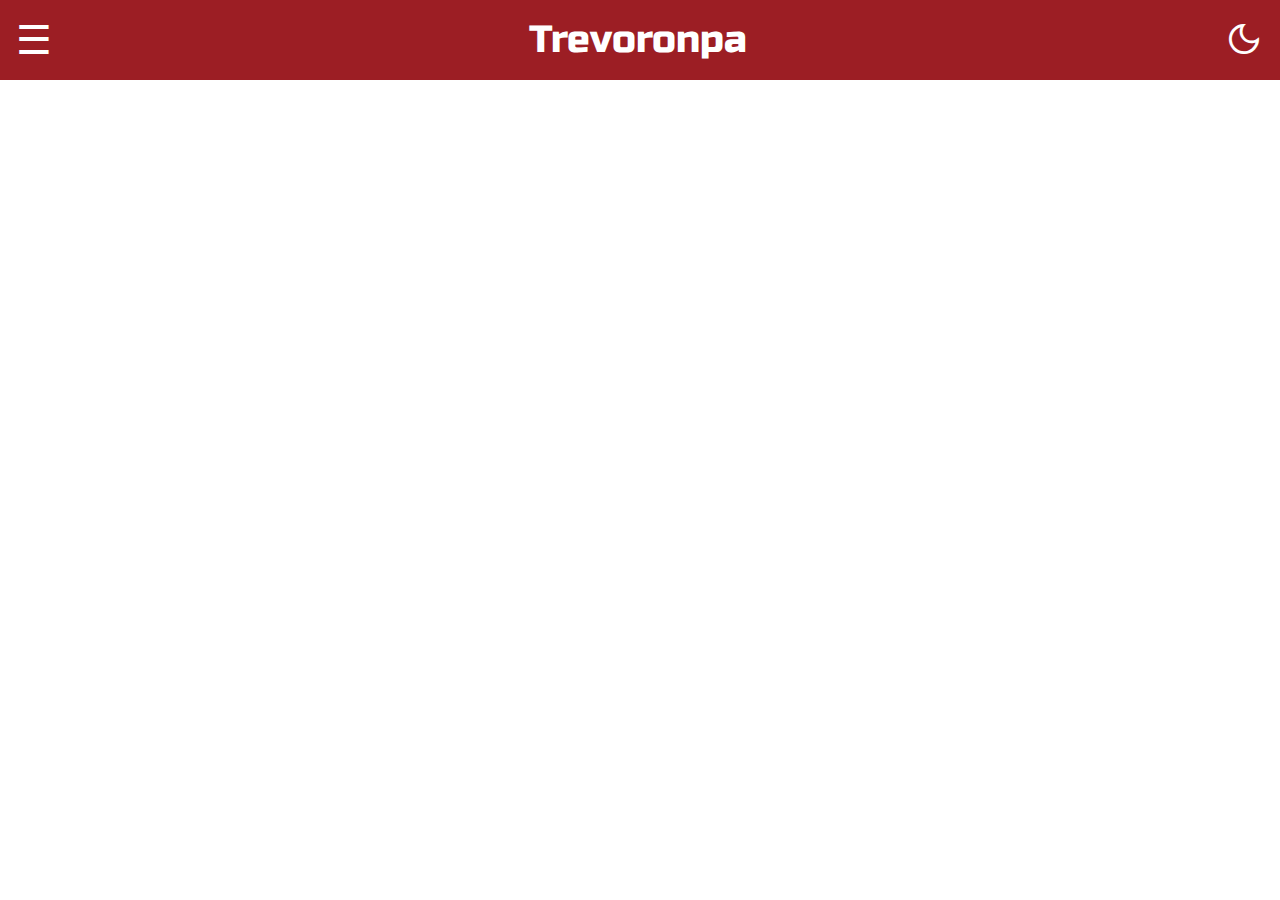
==== pages/Characters/index.html @ 2a86ff9e "commit inicial" ====
<!DOCTYPE html>
<html lang="en">
<head>
    <meta charset="UTF-8">
    <meta name="viewport" content="width=device-width, initial-scale=1.0">

    <link rel="preconnect" href="https://fonts.googleapis.com">
    <link rel="preconnect" href="https://fonts.gstatic.com" crossorigin>
    <link href="https://fonts.googleapis.com/css2?family=Poppins:wght@300&family=Russo+One&display=swap" rel="stylesheet">

    <link rel="stylesheet" href="https://fonts.googleapis.com/css2?family=Material+Symbols+Outlined:opsz,wght,FILL,GRAD@24,400,0,0" />

    <link rel="stylesheet" href="../../css/global.css">
    <link rel="stylesheet" href="style.css">
    <script src="../../js/script.js"></script>

    <title>Trevoronpa - Personagens</title>
</head>
<body>
     <header>
        <button id="hamburguer" onclick="handleMenu()">☰</button>

        <h1>Trevoronpa</h1>
    
        <button id="buttonChange" onclick="handleChangeTheme()">
            <span class="material-symbols-outlined" id="changeTheme" style="color: white; font-size: 40px;">
                dark_mode
            </span>
        </button>
    </header>

    <section class="menu" style="display: none">
        <div class="menu__top">
            <button onclick="handleMenu()">
                <span class="material-symbols-outlined" style="color: white; font-size: 40px;">
                    close
                </span>
            </button>
            <img src="../../assets/menu.png" alt="Ícone do urso de pelucia Monokuma que representa o rosto da franquia">
        </div>

        <div class="menu__options">
           <a href="../Home/index.html">Inicial</a> 
           <a href="../Characters/index.html">Personagens</a> 
           <a href="#">Ordem cronológica</a> 
           <a href="https://store.steampowered.com/app/413410/Danganronpa_Trigger_Happy_Havoc/?l=portuguese" target="_blank">Compre Agora!</a> 
        </div>
    </section>
</body>
</html>
---- css/global.css ----
* {
    margin: 0;
    padding: 0;

    box-sizing: border-box;
}

:root {
    --header: #9C1E24;
    --text-menu: #FFF;
    --footer: #9C1E24;
}

.dark {
    --header: #81161B;
    --text-menu: #FFF;
    --footer: #81161B;
}

header {
    display: flex;
    justify-content: space-between;
    align-items: center;

    position: sticky;
    top: 0;
    z-index: 2;

    height: 80px;
    padding: 0 16px;

    background-color: var(--header);
}

#hamburguer {
    border: none;
    
    font-family: Poppins;
    font-size: 40px;
    font-weight: 500;
    cursor: pointer;
    
    color: #FFF;
    background-color: transparent;
}

h1 {
    font-family: Russo One;
    font-size: 38px;
    font-weight: 400;

    color: #FFF;
}

#buttonChange {
    cursor: pointer;
    border: none;
    background-color: transparent;
}

.menu {
    display: flex;
    flex-direction: column;

    position: fixed;
    top: 0;
    left: 0;
    z-index: 3;

    width: 314px;
    padding: 16px;
    background-color: var(--header);
}

.menu__top {
    display: flex;
    justify-content: space-between;
}

.menu__top button {
    cursor: pointer;

    border: none;
    color: var(--text-menu);
    background-color: transparent;
}

.menu__options {
    display: flex;
    flex-direction: column;
    gap: 35px;
    margin-top: 18px;
}

.menu__options a {
    font-family: Poppins;
    font-size: 24px;
    font-weight: 500;
    padding-left: 3%;
    text-decoration: none;
    color: var(--text-menu);
}

.menu__opacity {
    height: 100%;
}

footer {
    display: flex;
    justify-content: space-between;
    align-items: center;
    
    height: 80px;
    padding: 0 30px;
    z-index: 2;

    background-color: var(--footer);
}
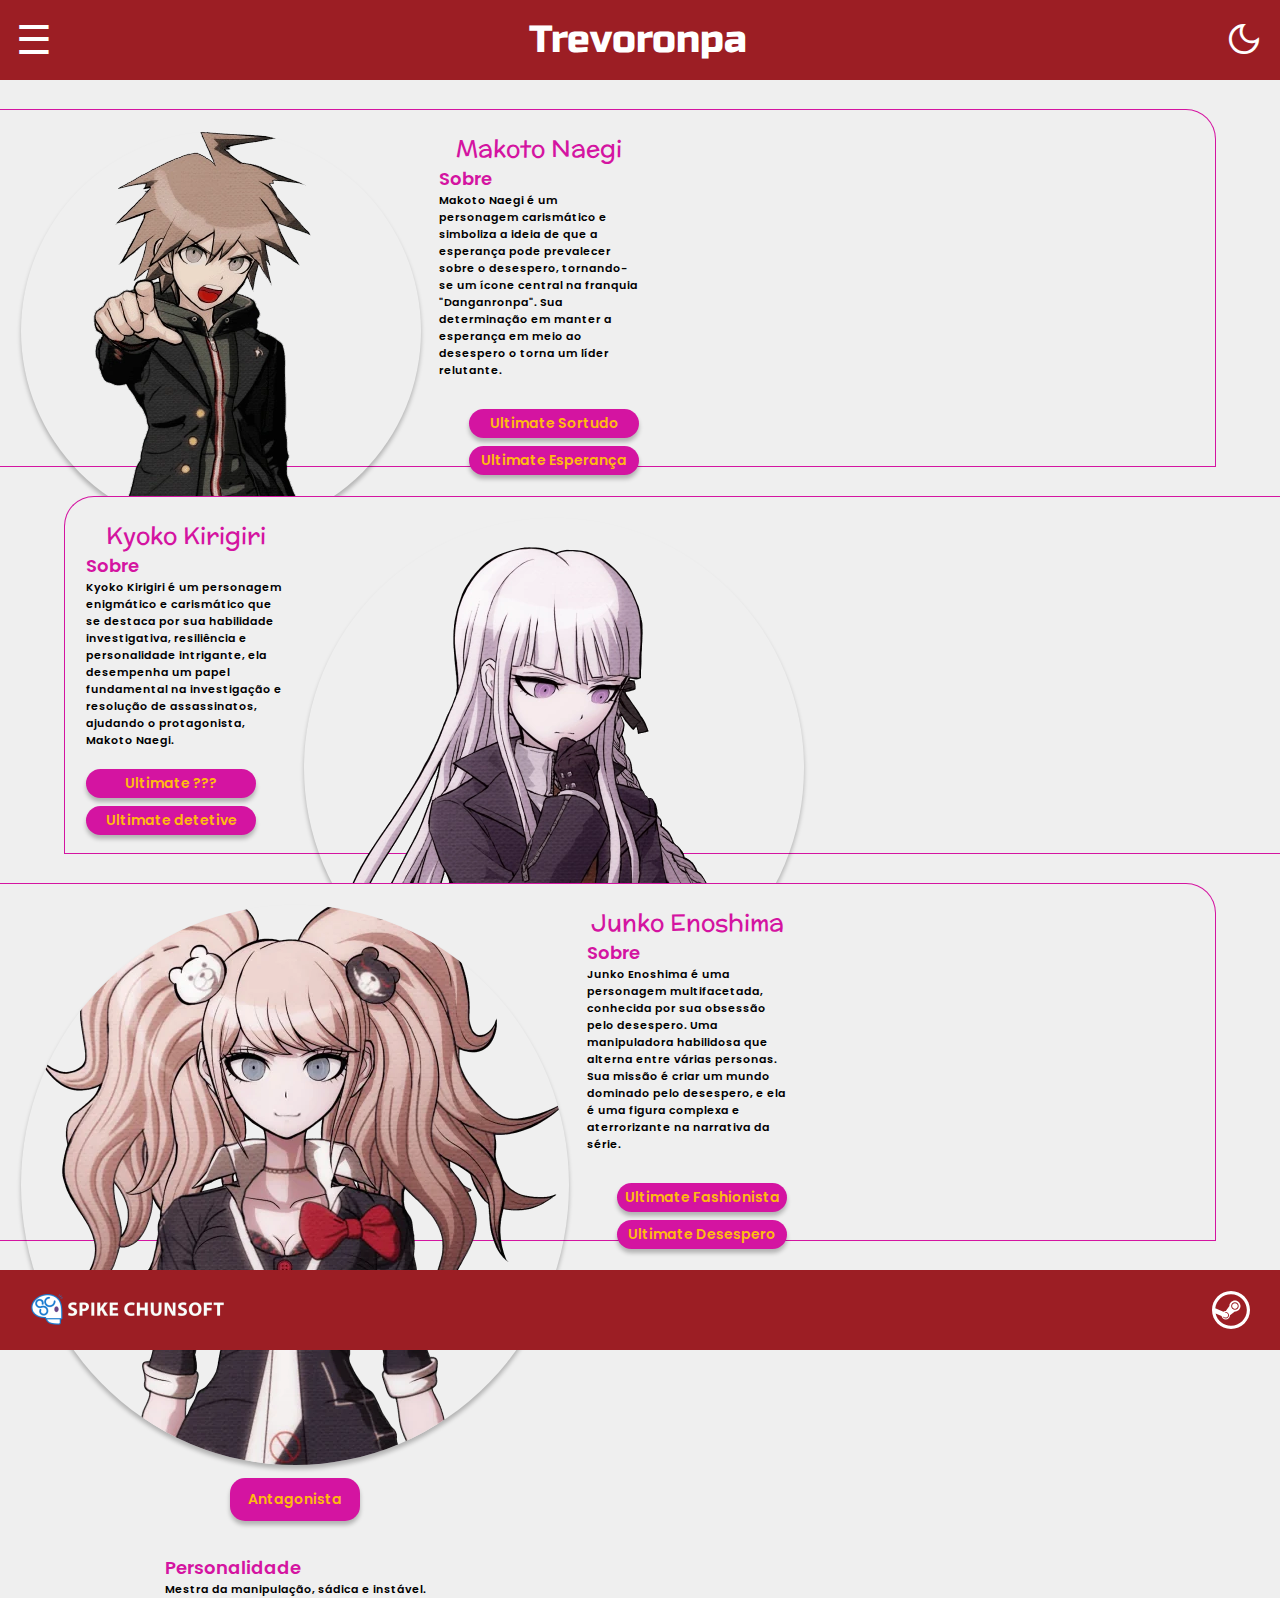
==== commit 0f2a6c9c: "mobile funcionando" ====
--- a/pages/Characters/index.html
+++ b/pages/Characters/index.html
@@ -6,7 +6,7 @@
 
     <link rel="preconnect" href="https://fonts.googleapis.com">
     <link rel="preconnect" href="https://fonts.gstatic.com" crossorigin>
-    <link href="https://fonts.googleapis.com/css2?family=Poppins:wght@300&family=Russo+One&display=swap" rel="stylesheet">
+    <link href="https://fonts.googleapis.com/css2?family=McLaren&family=Poppins:wght@300&family=Russo+One&display=swap" rel="stylesheet">
 
     <link rel="stylesheet" href="https://fonts.googleapis.com/css2?family=Material+Symbols+Outlined:opsz,wght,FILL,GRAD@24,400,0,0" />
 
@@ -17,34 +17,128 @@
     <title>Trevoronpa - Personagens</title>
 </head>
 <body>
-     <header>
-        <button id="hamburguer" onclick="handleMenu()">☰</button>
+    <div class="menu__opacity">
+        <header>
+            <button id="hamburguer" onclick="handleMenu()">☰</button>
 
-        <h1>Trevoronpa</h1>
-    
-        <button id="buttonChange" onclick="handleChangeTheme()">
-            <span class="material-symbols-outlined" id="changeTheme" style="color: white; font-size: 40px;">
-                dark_mode
-            </span>
-        </button>
-    </header>
-
-    <section class="menu" style="display: none">
-        <div class="menu__top">
-            <button onclick="handleMenu()">
-                <span class="material-symbols-outlined" style="color: white; font-size: 40px;">
-                    close
+            <h1>Trevoronpa</h1>
+        
+            <button id="buttonChange" onclick="handleChangeTheme()">
+                <span class="material-symbols-outlined" id="changeTheme" style="color: white; font-size: 40px;">
+                    dark_mode
                 </span>
             </button>
-            <img src="../../assets/menu.png" alt="Ícone do urso de pelucia Monokuma que representa o rosto da franquia">
-        </div>
+        </header>
 
-        <div class="menu__options">
-           <a href="../Home/index.html">Inicial</a> 
-           <a href="../Characters/index.html">Personagens</a> 
-           <a href="#">Ordem cronológica</a> 
-           <a href="https://store.steampowered.com/app/413410/Danganronpa_Trigger_Happy_Havoc/?l=portuguese" target="_blank">Compre Agora!</a> 
-        </div>
-    </section>
+        <section class="menu" style="display: none">
+            <div class="menu__top">
+                <button onclick="handleMenu()">
+                    <span class="material-symbols-outlined" style="color: white; font-size: 40px;">
+                        close
+                    </span>
+                </button>
+                <img src="../../assets/menu.png" alt="Ícone do urso de pelucia Monokuma que representa o rosto da franquia">
+            </div>
+
+            <div class="menu__options">
+            <a href="../Home/index.html">Inicial</a> 
+            <a href="../Characters/index.html">Personagens</a> 
+            <a href="#">Ordem cronológica</a> 
+            <a href="https://store.steampowered.com/app/413410/Danganronpa_Trigger_Happy_Havoc/?l=portuguese" target="_blank">Compre Agora!</a> 
+            </div>
+        </section>
+
+        <section class="cards">
+            <section class="card__rigth">
+                <div class="card__tags">
+                    <img src="../../assets/Makoto.png" alt="">
+                    <span class="card__type">Protagonista</span>
+
+                    <div class="card__self">
+                        <strong>Personalidade</strong>
+                        <p>Natureza gentil, otimista e determinado</p>
+                    </div>
+                </div>
+
+                <div class="card__about">
+                    <h3>Makoto Naegi</h3>
+
+                    <div class="about">
+                        <strong>Sobre</strong>
+                        <p>
+                            Makoto Naegi é um personagem carismático e simboliza a ideia de que a esperança pode prevalecer sobre o desespero, tornando-se um ícone central na franquia "Danganronpa".  Sua determinação em manter a esperança em meio ao desespero o torna um líder relutante.
+                        </p>
+                    </div>
+
+                    <div class="cards__ultimates">
+                        <span class="card__ultimate">Ultimate Sortudo</span>
+                    <span class="card__ultimate">Ultimate Esperança</span>
+                    </div>
+                </div>
+            </section>
+        
+            <section class="card__left">
+                <div class="card__about">
+                    <h3>Kyoko Kirigiri</h3>
+                    
+                    <div class="about">
+                        <strong>Sobre</strong>
+                        
+                        <p>
+                            Kyoko Kirigiri é um personagem enigmático e carismático que se destaca por sua habilidade investigativa, resiliência e personalidade intrigante, ela desempenha um papel fundamental na investigação e resolução de assassinatos, ajudando o protagonista, Makoto Naegi.
+                        </p>
+                    </div>
+                        
+                    <div class="cards__ultimates">
+                        <span class="card__ultimate">Ultimate ???</span>
+                        <span class="card__ultimate">Ultimate detetive</span>
+                    </div>
+                    </div>
+                    
+                    <div class="card__tags">
+                        <img src="../../assets/Kyoko.png" alt="">
+                    <span class="card__type">Antagonista</span>
+                    
+                    <div class="card__self">
+                        <strong>Personalidade</strong>
+                        <p>Mestra da manipulação, sádica e instável.</p>
+                    </div>
+                </div>
+            </section>
+            
+            <section class="card__rigth">
+                <div class="card__tags">
+                    <img src="../../assets/Junko.png" alt="">
+                    <span class="card__type">Antagonista</span>
+                    
+                    <div class="card__self">
+                        <strong>Personalidade</strong>
+                        <p>Mestra da manipulação, sádica e instável.</p>
+                    </div>  
+                </div>
+                
+                <div class="card__about">
+                    <h3>Junko Enoshima</h3>
+                    
+                    <div class="about">
+                        <strong>Sobre</strong>
+                        <p>
+                            Junko Enoshima é uma personagem multifacetada, conhecida por sua obsessão pelo desespero. Uma manipuladora habilidosa que alterna entre várias personas. Sua missão é criar um mundo dominado pelo desespero, e ela é uma figura complexa e aterrorizante na narrativa da série.
+                        </p>
+                    </div>  
+
+                    <div class="cards__ultimates">
+                        <span class="card__ultimate">Ultimate Fashionista</span>
+                        <span class="card__ultimate">Ultimate Desespero</span>
+                    </div>
+                </div>
+            </section>
+        </section> 
+        
+        <footer>
+            <img src="../../assets/Empresa.png" alt="Foto do logo da empresa SPIKE CHUNSOFT fundadora do jogo Danganronpa">
+            <img src="../../assets/steam.svg" alt="Ícone da steam">
+        </footer>
+    </div>
 </body>
 </html>--- a/css/global.css
+++ b/css/global.css
@@ -5,16 +5,26 @@
     box-sizing: border-box;
 }
 
+html {
+    scroll-behavior: smooth;
+}
+
 :root {
     --header: #9C1E24;
     --text-menu: #FFF;
+    --background: #EFEFEF;
     --footer: #9C1E24;
 }
 
 .dark {
     --header: #81161B;
     --text-menu: #FFF;
+    --background: #2F2C2C;
     --footer: #81161B;
+}
+
+body {
+    background-color: var(--background);
 }
 
 header {
@@ -59,13 +69,10 @@
 }
 
 .menu {
-    display: flex;
-    flex-direction: column;
-
     position: fixed;
     top: 0;
     left: 0;
-    z-index: 3;
+    z-index: 4;
 
     width: 314px;
     padding: 16px;
@@ -102,6 +109,7 @@
 }
 
 .menu__opacity {
+    position: relative;
     height: 100%;
 }
 
@@ -110,6 +118,7 @@
     justify-content: space-between;
     align-items: center;
     
+    position: relative;
     height: 80px;
     padding: 0 30px;
     z-index: 2;
--- a/pages/Characters/style.css
+++ b/pages/Characters/style.css
@@ -0,0 +1,150 @@
+:root {
+    --background: #EFEFEF;
+    --border: #D414A1;
+    --card: #EFEFEF;
+    --button: #D414A1;
+    --button-text: #FFBA10;
+    --title: #D414A1;
+    --text: #000;
+}
+
+.dark {
+    --background: #2F2C2C;
+    --border: #FFFFFF;
+    --card: #5A0945;
+    --button: #FFFFFF;
+    --button-text: #D414A1;
+    --title: #FFBA10;
+    --text: #FFFFFF;
+}
+
+.cards {
+    display: flex;
+    flex-direction: column;
+    margin: 29px 0;
+    position: relative;
+    
+    gap: 29px;
+}
+
+.cards img {
+    width: 100%;
+}
+
+.card__rigth, .card__left {
+    display: flex;
+    gap: 18px;
+ 
+    padding: 21px;
+    height: 358px;
+
+    border-top: 1px solid var(--border);
+    border-bottom: 1px solid var(--border);
+    background-color: var(--card);
+}
+
+.card__rigth {
+    margin-right: 5%;
+    border-top-right-radius: 30px;
+    border-right: 1px solid var(--border);
+}
+
+.card__left {
+    margin-left: 5%;
+    border-top-left-radius: 30px;
+    border-left: 1px solid var(--border);
+}
+
+.cards .card__ultimate, .card__type {
+    display: flex;
+    justify-content: center;
+    align-items: center;
+
+    padding: 2%;
+
+    font-family: Poppins;
+    font-size: 14px;
+    font-weight: 600;
+
+    border-radius: 15px;
+    background: var(--button);
+    color: var(--button-text);
+    box-shadow: 0px 4px 4px 0px rgba(0, 0, 0, 0.25);
+}
+
+.card__type {
+    width: 130px;
+}
+
+.card__type {
+    margin: 13px 0;
+}
+
+.card__self {
+    margin: 20px 0;
+}
+
+.card__rigth .cards__ultimates {
+    display: flex;
+    flex-direction: column;
+    align-items: end;
+    gap: 8px;
+    margin: 30px 0;
+}
+
+.card__left .cards__ultimates {
+    display: flex;
+    flex-direction: column;
+    align-items: start;
+    gap: 8px;
+    margin: 20px 0;
+}
+
+.card__ultimate {
+    width: 170px;
+}
+
+.card__tags {
+    display: flex;
+    flex-direction: column;
+    align-items: center;
+}
+
+.about {
+    width: 200px;
+}
+
+.cards h3 {
+    font-family: McLaren;
+    font-size: 24px;
+    font-weight: 400;
+    text-align: center;
+    
+    color: var(--title);
+}
+
+.cards strong {
+    font-family: Poppins;
+    font-size: 18px;
+    font-weight: 600;
+    
+    color: var(--title);
+}
+
+.cards p {
+    font-family: Poppins;
+    font-size: 11px;
+    font-weight: 600;
+
+    color: var(--text);
+}
+
+.card__tags img {
+    width: 100%;
+    border-radius: 50%;
+    box-shadow: 0px 4px 4px 0px rgba(0, 0, 0, 0.25);
+}
+
+.card div {
+    width: 50%;
+}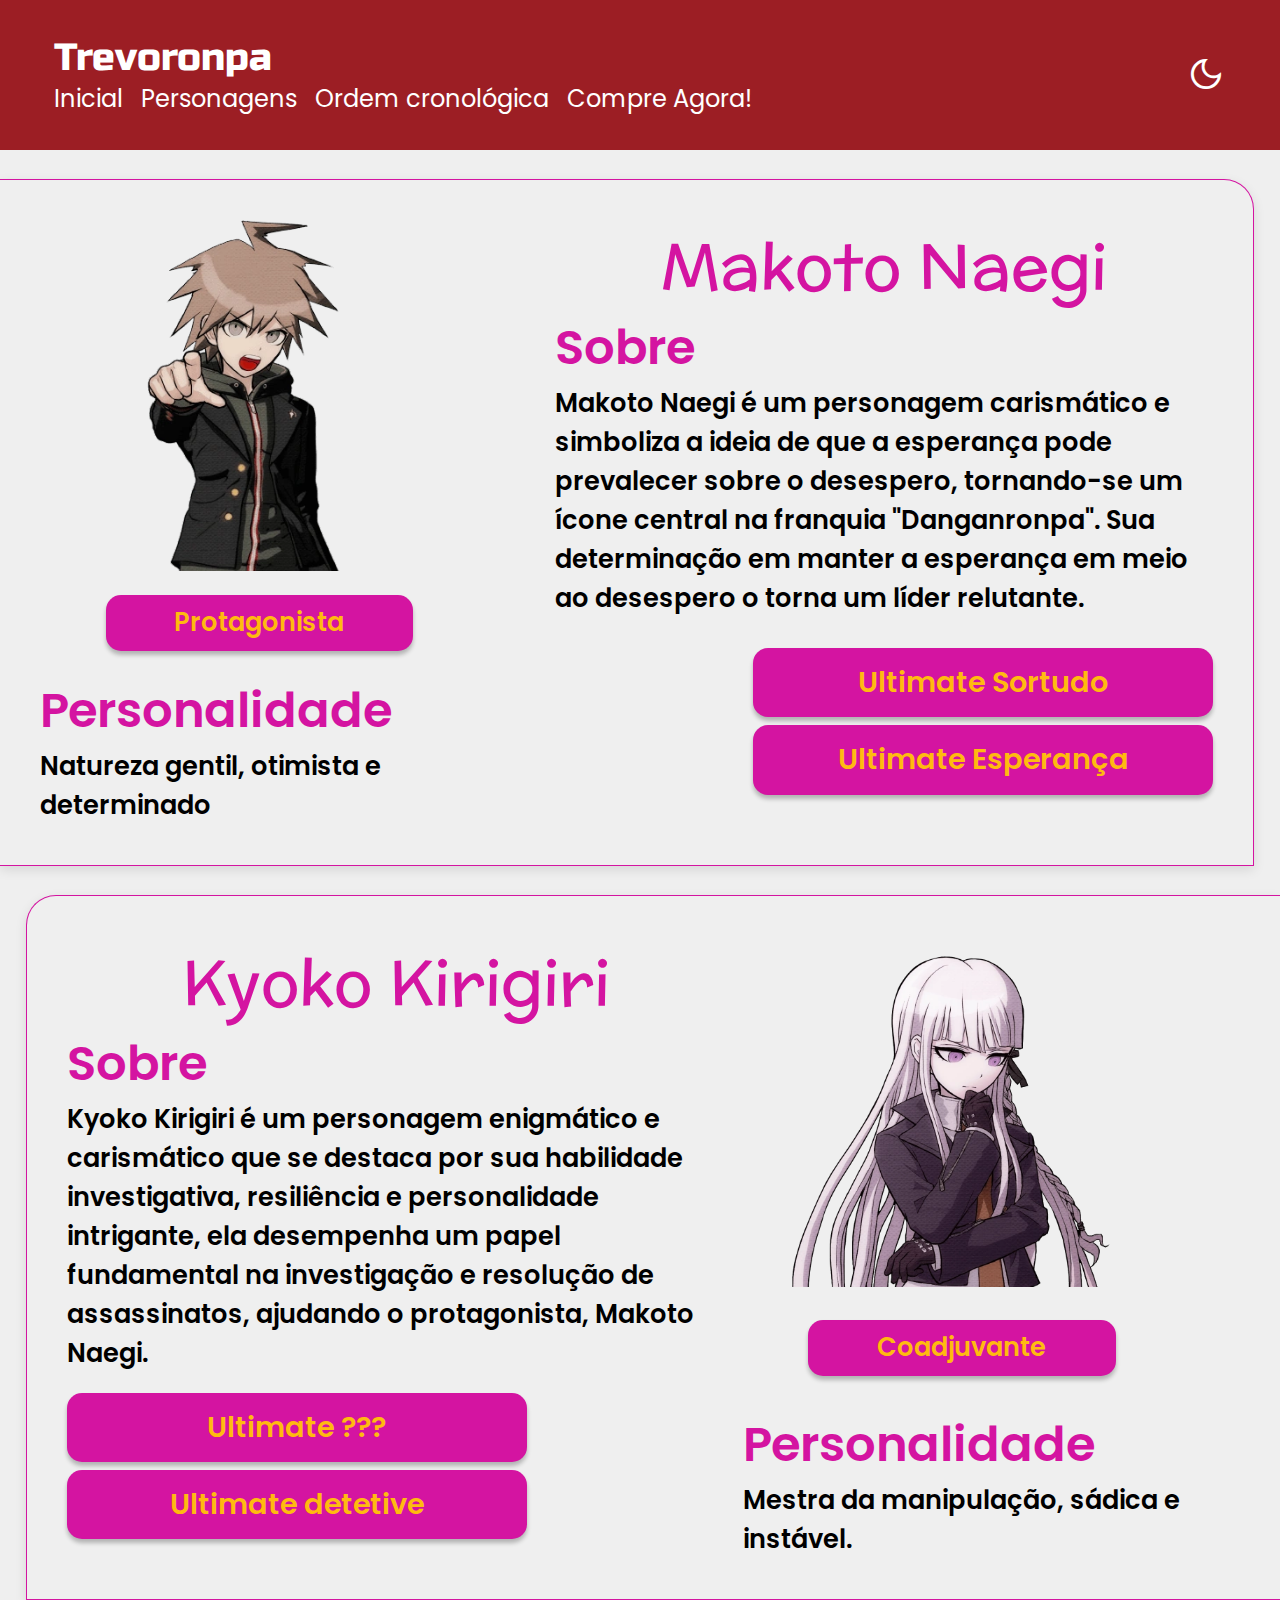
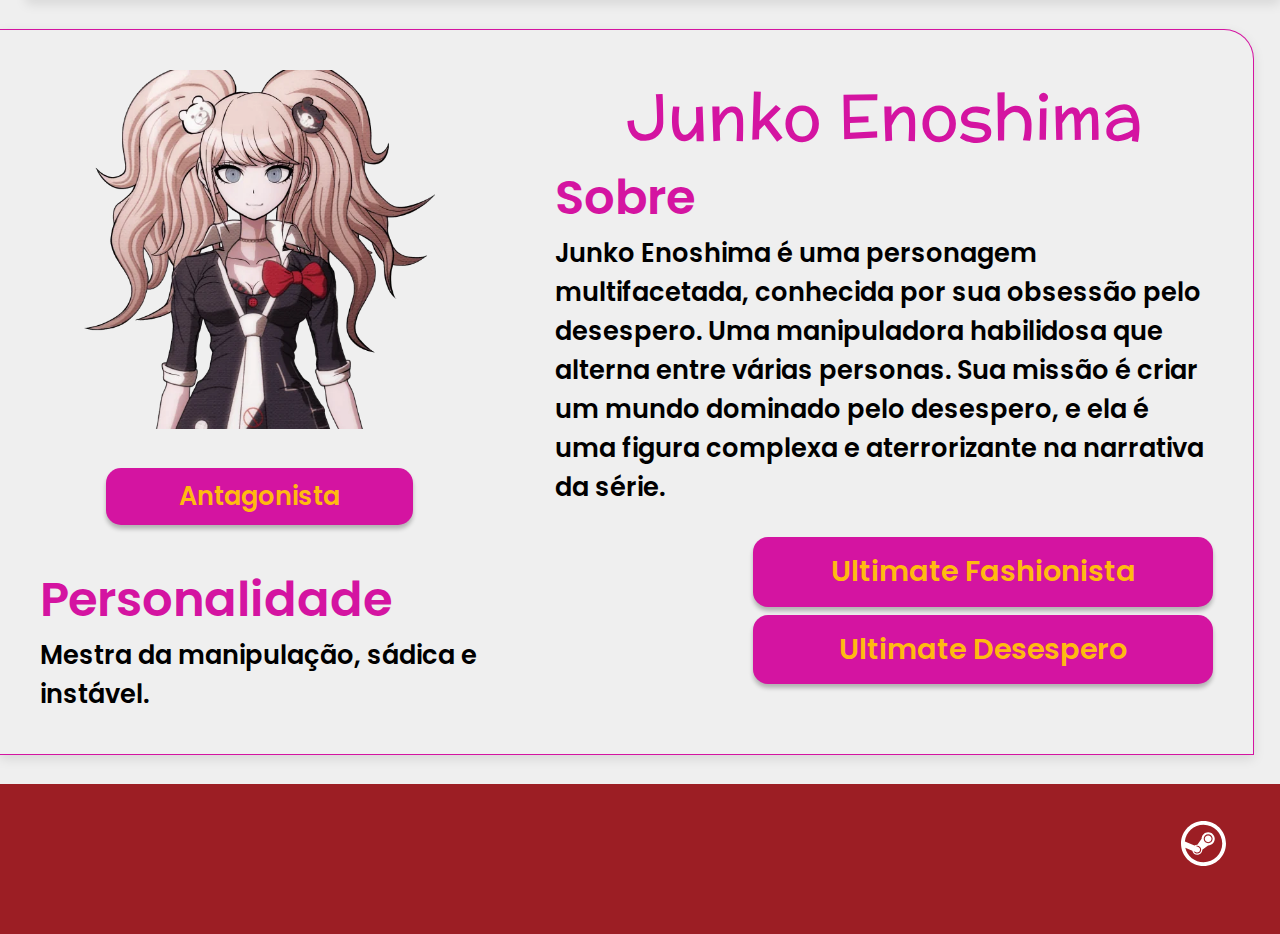
==== commit 26126001: "Desktop e Mobile finalizados" ====
--- a/pages/Characters/index.html
+++ b/pages/Characters/index.html
@@ -21,14 +21,26 @@
         <header>
             <button id="hamburguer" onclick="handleMenu()">☰</button>
 
-            <h1>Trevoronpa</h1>
-        
+            <div class="header__desktop">
+                <h1>Trevoronpa</h1>
+                <nav>
+                    <a href="../../index.html">Inicial</a> 
+                    <a href="./pages/Characters/index.html">Personagens</a> 
+                    <a href="#">Ordem cronológica</a> 
+                    <a href="https://store.steampowered.com/app/413410/Danganronpa_Trigger_Happy_Havoc/?l=portuguese" target="_blank">Compre Agora!</a> 
+                </nav>
+            </div>
+            
             <button id="buttonChange" onclick="handleChangeTheme()">
                 <span class="material-symbols-outlined" id="changeTheme" style="color: white; font-size: 40px;">
                     dark_mode
                 </span>
             </button>
         </header>
+
+        <section class="banner">
+            <img src="../../assets/banner.jpg" alt="banner da página">
+        </section>
 
         <section class="menu" style="display: none">
             <div class="menu__top">
@@ -41,7 +53,7 @@
             </div>
 
             <div class="menu__options">
-            <a href="../Home/index.html">Inicial</a> 
+            <a href="../../index.html">Inicial</a> 
             <a href="../Characters/index.html">Personagens</a> 
             <a href="#">Ordem cronológica</a> 
             <a href="https://store.steampowered.com/app/413410/Danganronpa_Trigger_Happy_Havoc/?l=portuguese" target="_blank">Compre Agora!</a> 
@@ -97,7 +109,7 @@
                     
                     <div class="card__tags">
                         <img src="../../assets/Kyoko.png" alt="">
-                    <span class="card__type">Antagonista</span>
+                    <span class="card__type">Coadjuvante</span>
                     
                     <div class="card__self">
                         <strong>Personalidade</strong>
@@ -136,8 +148,14 @@
         </section> 
         
         <footer>
-            <img src="../../assets/Empresa.png" alt="Foto do logo da empresa SPIKE CHUNSOFT fundadora do jogo Danganronpa">
-            <img src="../../assets/steam.svg" alt="Ícone da steam">
+            <a href="https://www.spike-chunsoft.com/" class="empresa" target="_blank">
+                <div>
+                    
+                </div>
+            </a>
+            <a href="https://store.steampowered.com/app/413410/Danganronpa_Trigger_Happy_Havoc/?l=portuguese" target="_blank">
+                <img src="../../assets/steam.svg" alt="Ícone da steam">
+            </a>
         </footer>
     </div>
 </body>
--- a/css/global.css
+++ b/css/global.css
@@ -37,7 +37,7 @@
     z-index: 2;
 
     height: 80px;
-    padding: 0 16px;
+    padding: 0 30px;
 
     background-color: var(--header);
 }
@@ -52,6 +52,10 @@
     
     color: #FFF;
     background-color: transparent;
+}
+
+.header__desktop {
+    display: none;
 }
 
 h1 {
@@ -113,6 +117,10 @@
     height: 100%;
 }
 
+.banner {
+    display: none;
+}
+
 footer {
     display: flex;
     justify-content: space-between;
@@ -124,4 +132,60 @@
     z-index: 2;
 
     background-color: var(--footer);
+}
+
+footer .empresa{
+    background-image: url("../assets/empresa.png");
+    background-repeat: no-repeat;
+    background-size: contain;
+    width: 100%;
+    height: 44px;
+}
+
+@media (min-width: 1280px) {
+    #hamburguer {
+        display: none;
+    }
+
+    header, footer {
+        height: 150px;
+        padding: 0 54px;
+    }
+
+    .header__desktop {
+        display: flex;
+        flex-direction: column;
+        
+        background-color: var(--header);
+    }
+
+    nav {
+        display: flex;
+        gap: 18px;
+    }
+
+    nav a {
+        font-family: Poppins;
+        font-size: 24px;
+        text-decoration: none;
+
+        color: #FFF;
+    }
+
+    footer .empresa{
+        background-image: url("../assets/empresa.png");
+        background-repeat: no-repeat;
+        background-size: contain;
+        width: 100%;
+        height: 78px;
+    }
+
+    footer a {
+        height: 50%;
+        width: 4%;
+    }
+
+    footer a img {
+        width: 100%;
+    }
 }--- a/pages/Characters/style.css
+++ b/pages/Characters/style.css
@@ -21,10 +21,10 @@
 .cards {
     display: flex;
     flex-direction: column;
+    gap: 29px;
+   
+    position: relative;
     margin: 29px 0;
-    position: relative;
-    
-    gap: 29px;
 }
 
 .cards img {
@@ -33,29 +33,31 @@
 
 .card__rigth, .card__left {
     display: flex;
+    justify-content: space-between;
     gap: 18px;
  
     padding: 21px;
-    height: 358px;
+    height: 80%;
 
     border-top: 1px solid var(--border);
     border-bottom: 1px solid var(--border);
     background-color: var(--card);
+    box-shadow: rgba(0, 0, 0, 0.1) 0px 4px 12px;
 }
 
 .card__rigth {
-    margin-right: 5%;
+    margin-right: 2%;
     border-top-right-radius: 30px;
     border-right: 1px solid var(--border);
 }
 
 .card__left {
-    margin-left: 5%;
+    margin-left: 2%;
     border-top-left-radius: 30px;
     border-left: 1px solid var(--border);
 }
 
-.cards .card__ultimate, .card__type {
+.card__ultimate, .card__type {
     display: flex;
     justify-content: center;
     align-items: center;
@@ -63,7 +65,7 @@
     padding: 2%;
 
     font-family: Poppins;
-    font-size: 14px;
+    font-size: 0.7rem;
     font-weight: 600;
 
     border-radius: 15px;
@@ -73,15 +75,7 @@
 }
 
 .card__type {
-    width: 130px;
-}
-
-.card__type {
-    margin: 13px 0;
-}
-
-.card__self {
-    margin: 20px 0;
+    width: 90%;
 }
 
 .card__rigth .cards__ultimates {
@@ -101,7 +95,7 @@
 }
 
 .card__ultimate {
-    width: 170px;
+    width: 90%;
 }
 
 .card__tags {
@@ -111,7 +105,7 @@
 }
 
 .about {
-    width: 200px;
+    width: 100%;
 }
 
 .cards h3 {
@@ -125,7 +119,7 @@
 
 .cards strong {
     font-family: Poppins;
-    font-size: 18px;
+    font-size: 0.9rem;
     font-weight: 600;
     
     color: var(--title);
@@ -133,10 +127,23 @@
 
 .cards p {
     font-family: Poppins;
-    font-size: 11px;
+    font-size: 10px;
     font-weight: 600;
 
     color: var(--text);
+}
+
+.card__tags {
+    display: flex;
+    justify-content: space-between;
+    width: 40%;
+}
+
+.card__about {
+    display: flex;
+    flex-direction: column;
+    justify-content: space-between;
+    width: 60%;
 }
 
 .card__tags img {
@@ -145,6 +152,40 @@
     box-shadow: 0px 4px 4px 0px rgba(0, 0, 0, 0.25);
 }
 
-.card div {
-    width: 50%;
+@media (min-width: 1280px) {
+    .card__type, .card__ultimate {
+        font-size: 1.6rem;
+        width: 70%;
+    }
+
+    .card__ultimate {
+        font-size: 1.8rem;
+    }
+
+    .card__left, .card__rigth {
+        padding: 40px;
+    }
+
+    .card__tags {
+        margin-right: 5%;
+    }
+
+    .card__tags img{
+        width: 80%;
+        box-shadow: none;
+        border-radius: 0;
+    }
+
+    .card__about h3 {
+        font-size: 4rem;
+    }
+
+    .about strong, .card__self strong {
+        font-size: 3rem;
+    }
+
+    .about p, .card__self p {
+        width: 100%;
+        font-size: 1.6rem;
+    }
 }